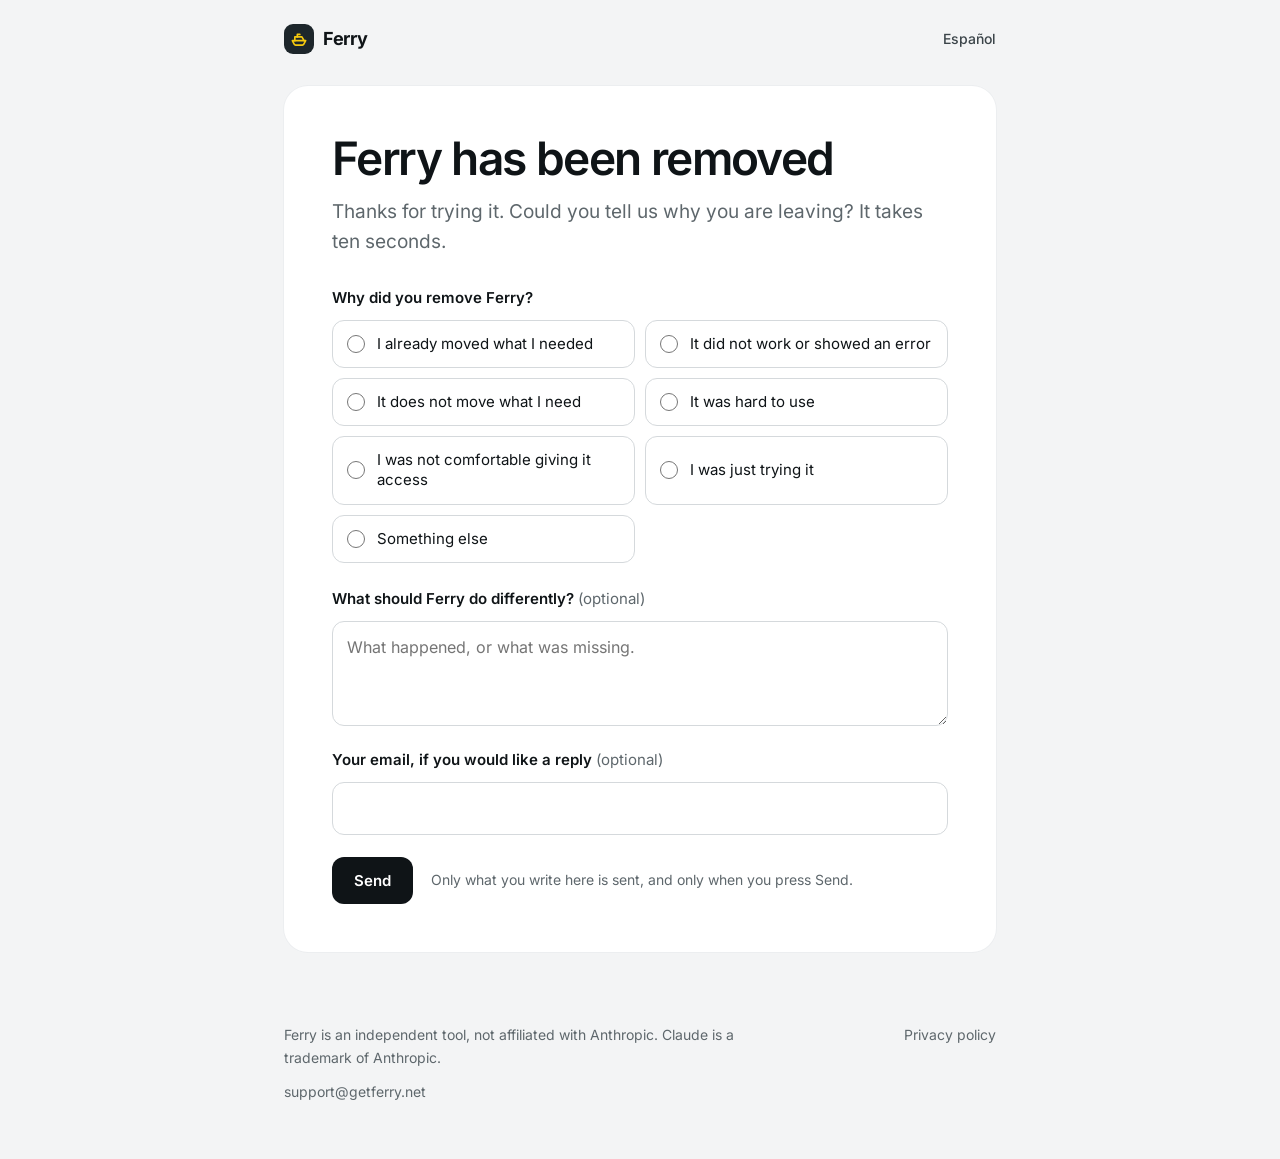
==== bye/index.html @ 5530b0bc "Welcome and goodbye pages with feedback form" ====
<!doctype html>
<html lang="en">
<head>
<meta charset="utf-8">
<meta name="viewport" content="width=device-width, initial-scale=1">
<title>Ferry has been removed</title>
<meta name="robots" content="noindex">
<meta name="theme-color" content="#F3F4F5">
<link rel="icon" href="../icon.png">
<link rel="preload" href="../fonts/inter-latin.woff2" as="font" type="font/woff2" crossorigin>
<link rel="stylesheet" href="../site.css">
</head>
<body>
<div class="envoltura fb">
  <header class="guia-cabecera">
    <a class="marca" href="../"><span><svg viewBox="0 0 24 24" fill="none" stroke="#F6C90E" stroke-width="2" stroke-linecap="round" stroke-linejoin="round" aria-hidden="true"><path d="M4 14h16l-2.2 4.2a2 2 0 0 1-1.8 1.1H8a2 2 0 0 1-1.8-1.1z"/><path d="M7 14V9.5h8.5L18 14"/><path d="M10 9.5V6.5h3"/></svg></span>Ferry</a>
    <a class="idioma" href="../es/adios/" lang="es" hreflang="es">Español</a>
  </header>
  <main>
  <section class="fb-tarjeta" aria-labelledby="fb-h">
    <h1 id="fb-h">Ferry has been removed</h1>
    <p class="fb-entrada">Thanks for trying it. Could you tell us why you are leaving? It takes ten seconds.</p>
    <form class="fb-form" id="fb" novalidate data-tipo="bye">
      <fieldset>
        <legend>Why did you remove Ferry?</legend>
        <div class="fb-ops"><label class="fb-op"><input type="radio" name="motivo" value="done"><span>I already moved what I needed</span></label><label class="fb-op"><input type="radio" name="motivo" value="broken"><span>It did not work or showed an error</span></label><label class="fb-op"><input type="radio" name="motivo" value="missing"><span>It does not move what I need</span></label><label class="fb-op"><input type="radio" name="motivo" value="hard"><span>It was hard to use</span></label><label class="fb-op"><input type="radio" name="motivo" value="trust"><span>I was not comfortable giving it access</span></label><label class="fb-op"><input type="radio" name="motivo" value="trying"><span>I was just trying it</span></label><label class="fb-op"><input type="radio" name="motivo" value="other"><span>Something else</span></label></div>
      </fieldset>
      <label for="fb-texto">What should Ferry do differently? <span class="fb-opc">(optional)</span></label>
      <textarea id="fb-texto" name="texto" rows="3" maxlength="2000" placeholder="What happened, or what was missing."></textarea>
      <label for="fb-email">Your email, if you would like a reply <span class="fb-opc">(optional)</span></label>
      <input id="fb-email" name="email" type="email" autocomplete="email" maxlength="254">
      <input class="trampa" name="website" tabindex="-1" autocomplete="off" aria-hidden="true">
      <div class="fb-envio">
        <button class="boton boton-oscuro" type="submit">Send</button>
        <p class="pro-nota" id="fb-estado" role="status" data-ok="Thanks for telling us." data-err="That did not work. Try again or write to support@getferry.net." data-need="Pick an option or write a few words first." data-mail="Check the email address, or leave it empty.">Only what you write here is sent, and only when you press Send.</p>
      </div>
    </form>
    <p class="fb-otra" id="fb-otra" hidden>If you need Ferry again, it is still free. <a href="https://chromewebstore.google.com/detail/hflghkalnkgcmkpppfkpddelokimodag">Add Ferry to Chrome</a></p>
  </section>
  </main>
</div>
<footer class="pie">
  <div class="envoltura fb">
    <p class="aviso">Ferry is an independent tool, not affiliated with Anthropic. Claude is a trademark of Anthropic.</p>
    <a href="../privacy.html">Privacy policy</a>
    <a href="mailto:support@getferry.net">support@getferry.net</a>
  </div>
</footer>
<script>
(function () {
  var form = document.getElementById('fb');
  var estado = document.getElementById('fb-estado');
  var boton = form.querySelector('button');
  var v = new URLSearchParams(location.search).get('v') || '';
  function aviso(texto, clase) { estado.textContent = texto; estado.className = 'pro-nota ' + clase; }
  form.addEventListener('submit', function (ev) {
    ev.preventDefault();
    var marcado = form.querySelector('input[name=motivo]:checked');
    var texto = form.texto.value.trim();
    var email = form.email.value.trim();
    if (!marcado && !texto) { aviso(estado.dataset.need, 'mal'); return; }
    if (email && !form.email.checkValidity()) { aviso(estado.dataset.mail, 'mal'); form.email.focus(); return; }
    boton.disabled = true;
    fetch('/api/feedback', { method: 'POST', headers: { 'content-type': 'application/json' },
      body: JSON.stringify({ tipo: form.dataset.tipo, motivo: marcado ? marcado.value : '', texto: texto, email: email,
        version: v, lang: document.documentElement.lang, website: form.website.value }) })
      .then(function (r) { return r.json().then(function (d) { if (!r.ok || !d.ok) throw new Error('x'); }); })
      .then(function () {
        form.hidden = true;
        var gracias = document.createElement('p');
        gracias.className = 'fb-gracias'; gracias.setAttribute('role', 'status'); gracias.tabIndex = -1;
        gracias.textContent = estado.dataset.ok;
        form.parentNode.insertBefore(gracias, form);
        gracias.focus();
        var otra = document.getElementById('fb-otra'); if (otra) otra.hidden = false;
      })
      .catch(function () { aviso(estado.dataset.err, 'mal'); boton.disabled = false; });
  });
})();
</script>
</body>
</html>
---- site.css ----
@font-face { font-family: 'Inter'; src: url(fonts/inter-latin.woff2) format('woff2'); font-weight: 100 900; font-display: swap;
  unicode-range: U+0000-00FF, U+0131, U+0152-0153, U+02BB-02BC, U+02C6, U+02DA, U+02DC, U+0304, U+0308, U+0329, U+2000-206F, U+20AC, U+2122, U+2191, U+2193, U+2212, U+2215, U+FEFF, U+FFFD; }
@font-face { font-family: 'Inter'; src: url(fonts/inter-latin-ext.woff2) format('woff2'); font-weight: 100 900; font-display: swap;
  unicode-range: U+0100-02BA, U+02BD-02C5, U+02C7-02CC, U+02CE-02D7, U+02DD-02FF, U+0304, U+0308, U+0329, U+1D00-1DBF, U+1E00-1E9F, U+1EF2-1EFF, U+2020, U+20A0-20AB, U+20AD-20C0, U+2113, U+2C60-2C7F, U+A720-A7FF; }

:root {
  --fondo: #F3F4F5;
  --blanco: #FFFFFF;
  --tinta: #0F1417;
  --texto: #3B4449;
  --suave: #5E676C;
  --linea: #E6E8EA;
  --anillo: #ECEEF0;
  --gris: #F3F4F5;
  --amarillo: #F6C90E;
  --grafito: #1D262B;
  --verde: #16803C;
  --sombra: 0 12px 32px rgba(15, 20, 23, .10), 0 0 0 1px #ECEEF0;
  color-scheme: light;
}

* { box-sizing: border-box; }
html { -webkit-text-size-adjust: 100%; scroll-behavior: smooth; }
body { margin: 0; background: var(--fondo); color: var(--tinta); font: 16px/1.6 'Inter', system-ui, -apple-system, sans-serif;
  -webkit-font-smoothing: antialiased; font-feature-settings: 'cv11', 'ss01'; }
a { color: inherit; }
svg { flex: none; }
:focus-visible { outline: 3px solid var(--amarillo); outline-offset: 3px; border-radius: 8px; }
.saltar { position: absolute; left: -9999px; }
.saltar:focus { left: 16px; top: 12px; background: var(--tinta); color: #fff; padding: 8px 14px; border-radius: 8px; z-index: 10; }
.envoltura { max-width: 1180px; margin: 0 auto; padding: 0 24px; }
h1, h2, h3 { font-weight: 600; letter-spacing: -0.03em; }
h2 { font-size: clamp(32px, 4vw, 46px); line-height: 1.08; margin: 0; }
.cabeza { text-align: center; max-width: 640px; margin: 0 auto 48px; }
.cabeza p { color: var(--suave); font-size: 18px; margin: 16px 0 0; }

/* Buttons */
.boton { display: inline-flex; align-items: center; justify-content: center; gap: 8px; font-weight: 600; font-size: 15px; text-decoration: none;
  padding: 14px 22px; border-radius: 12px; transition: transform .15s ease, box-shadow .15s ease; }
.boton:hover { transform: translateY(-1px); }
.boton-oscuro { background: var(--tinta); color: #fff; }
.boton-claro { background: #fff; color: var(--tinta); border: 1px solid #E1E4E6; box-shadow: 0 1px 2px rgba(15, 20, 23, .05); }
.boton-amarillo { background: var(--amarillo); color: var(--tinta); }
.boton-pequeno { font-size: 14px; padding: 10px 16px; border-radius: 10px; }

/* Hero frame */
.portada { padding: 24px; }
.marco { max-width: 1320px; margin: 0 auto; background: var(--blanco); border: 1px solid #E8EAEC; border-radius: 28px; position: relative; overflow: hidden; }
.anillo { position: absolute; left: 50%; top: 520px; border: 1px solid var(--anillo); border-radius: 50%; transform: translate(-50%, -50%); pointer-events: none; }
.anillo-1 { width: 1500px; height: 1500px; }
.anillo-2 { width: 1120px; height: 1120px; }
.anillo-3 { width: 760px; height: 760px; }
.brillo { position: absolute; left: 50%; top: 640px; width: 520px; height: 240px; transform: translateX(-50%); border-radius: 50%;
  background: #FDE68A; filter: blur(64px); opacity: .5; pointer-events: none; }
.orbita { position: absolute; width: 56px; height: 56px; border-radius: 50%; background: #fff; box-shadow: 0 6px 20px rgba(15, 20, 23, .08), 0 0 0 1px var(--anillo);
  display: flex; align-items: center; justify-content: center; }
.orbita svg { width: 24px; height: 24px; }
.orbita.acento { background: var(--amarillo); }
.o1 { left: 13%; top: 200px; } .o2 { left: 6%; top: 430px; } .o3 { left: 19%; top: 620px; }
.o4 { right: 13%; top: 200px; } .o5 { right: 6%; top: 430px; } .o6 { right: 19%; top: 620px; }

.barra { position: relative; padding: 20px 24px 0; }
.barra nav { max-width: 980px; margin: 0 auto; display: flex; align-items: center; gap: 24px; padding: 10px 10px 10px 18px;
  border: 1px solid #E8EAEC; border-radius: 16px; background: rgba(255, 255, 255, .9); box-shadow: 0 2px 10px rgba(15, 20, 23, .04); }
.marca { display: flex; align-items: center; gap: 9px; text-decoration: none; font-weight: 700; font-size: 18px; letter-spacing: -0.02em; margin-right: auto; }
.marca span { width: 30px; height: 30px; border-radius: 9px; background: var(--grafito); display: flex; align-items: center; justify-content: center; }
.marca svg { width: 20px; height: 20px; }
.barra nav > a:not(.marca):not(.boton) { font-size: 14px; font-weight: 500; text-decoration: none; color: var(--texto); }
.barra nav > a:not(.marca):not(.boton):hover { color: var(--tinta); }
.barra .idioma { margin-left: auto; }

.centro { position: relative; display: flex; flex-direction: column; align-items: center; text-align: center; padding: 72px 24px 64px; }
.chips { display: flex; flex-wrap: wrap; justify-content: center; gap: 8px; margin-bottom: 26px; }
.chips span { display: inline-flex; align-items: center; gap: 6px; font-size: 13px; font-weight: 500; color: var(--texto); background: var(--gris); border-radius: 999px; padding: 6px 12px; }
.chips svg { width: 14px; height: 14px; }
.centro h1 { margin: 0; font-size: clamp(40px, 6vw, 66px); line-height: 1.03; letter-spacing: -0.04em; max-width: 13ch; }
.centro .entrada { margin: 22px 0 0; font-size: 18px; line-height: 1.55; color: var(--suave); max-width: 46ch; }
.acciones { display: flex; flex-wrap: wrap; justify-content: center; gap: 12px; margin-top: 32px; }
.pila { display: flex; flex-direction: column; align-items: center; margin-top: 56px; width: 100%; }
.aviso-tarjeta { position: relative; display: flex; align-items: center; gap: 12px; text-align: left; background: #fff; border-radius: 14px; padding: 14px 16px; box-shadow: var(--sombra); }
.aviso-tarjeta .icono { width: 38px; height: 38px; border-radius: 10px; background: var(--gris); display: flex; align-items: center; justify-content: center; }
.aviso-tarjeta .icono svg { width: 20px; height: 20px; }
.aviso-tarjeta strong { display: block; font-size: 14px; font-weight: 600; line-height: 1.35; }
.aviso-tarjeta small { display: block; font-size: 12px; color: var(--suave); }
.t1 { z-index: 3; width: 390px; max-width: 100%; }
.t1 .icono { background: var(--amarillo); }
.t2 { z-index: 2; width: 350px; max-width: 92%; margin-top: -6px; }
.t3 { z-index: 1; width: 312px; max-width: 84%; margin-top: -6px; padding: 12px 16px; }
.t3 .icono { width: 30px; height: 30px; }
.t3 .icono svg { width: 16px; height: 16px; }
.t3 strong { font-size: 12px; color: var(--texto); }
.legal { margin: 56px 0 0; font-size: 13px; color: var(--suave); }

/* Hero entrance: chips, then the headline word by word, then the rest, then the notification stack */
@keyframes entra { from { opacity: 0; transform: translateY(14px) scale(.98); } to { opacity: 1; transform: none; } }
@keyframes sube { from { opacity: 0; transform: translateY(16px); } to { opacity: 1; transform: none; } }
@keyframes palabra { from { opacity: 0; transform: translateY(.45em); filter: blur(10px); } to { opacity: 1; transform: none; filter: blur(0); } }
@keyframes flota { 0%, 100% { transform: translateY(0); } 50% { transform: translateY(-8px); } }
@keyframes aparece-orbita { from { opacity: 0; transform: scale(.6); } to { opacity: 1; transform: none; } }
.palabra { display: inline-block; }
.js .centro .chips { animation: sube .6s .05s both ease-out; }
.js .centro h1 .palabra { animation: palabra .8s both cubic-bezier(.2, .8, .2, 1); animation-delay: calc(.15s + var(--i) * .07s); }
.js .centro .entrada { animation: sube .7s .75s both ease-out; }
.js .centro .acciones { animation: sube .7s .9s both ease-out; }
.js .centro .legal { animation: sube .7s 1.9s both ease-out; }
.js .orbita { animation: aparece-orbita .6s both cubic-bezier(.2, .9, .3, 1.3), flota 6s ease-in-out infinite; }
.js .o1 { animation-delay: 1.0s, 1.6s; } .js .o2 { animation-delay: 1.1s, 2.4s; } .js .o3 { animation-delay: 1.2s, 1.9s; }
.js .o4 { animation-delay: 1.05s, 2.1s; } .js .o5 { animation-delay: 1.15s, 1.7s; } .js .o6 { animation-delay: 1.25s, 2.7s; }
.js .t3 { animation: entra .5s 1.15s both ease-out; }
.js .t2 { animation: entra .5s 1.4s both ease-out; }
.js .t1 { animation: entra .55s 1.65s both cubic-bezier(.2, .9, .3, 1.2); }

/* Scroll reveal: elements marked data-aparece rise in when they enter the screen */
.js [data-aparece] { opacity: 0; transform: translateY(28px); transition: opacity .8s ease, transform .8s cubic-bezier(.2, .8, .2, 1); transition-delay: var(--retraso, 0s); }
.js [data-aparece].visible { opacity: 1; transform: none; }
.js h2[data-aparece] { opacity: 1; transform: none; }
.js h2[data-aparece] .palabra { opacity: 0; transform: translateY(.45em); filter: blur(8px);
  transition: opacity .7s ease, transform .7s cubic-bezier(.2, .8, .2, 1), filter .7s ease; transition-delay: calc(var(--i) * .06s); }
.js h2[data-aparece].visible .palabra { opacity: 1; transform: none; filter: blur(0); }
.js .paso[data-aparece] .mini { transform: translateY(12px) scale(.97); opacity: 0; transition: opacity .6s ease, transform .6s cubic-bezier(.2, .9, .3, 1.2); transition-delay: calc(var(--retraso, 0s) + .35s); }
.js .paso[data-aparece].visible .mini { transform: none; opacity: 1; }

/* Sections */
.seccion { padding: 104px 0 0; }

/* By hand vs with Ferry */
.comparar { display: grid; grid-template-columns: repeat(2, minmax(0, 1fr)); gap: 20px; }
.lado { border-radius: 20px; padding: 32px; }
.lado h3 { margin: 0 0 20px; font-size: 20px; letter-spacing: -0.02em; }
.lado ul { list-style: none; margin: 0; padding: 0; display: grid; gap: 14px; }
.lado li { display: flex; gap: 12px; align-items: flex-start; color: var(--texto); }
.lado li svg { width: 20px; height: 20px; margin-top: 2px; }
.a-mano { background: #E9EBED; }
.a-mano li { color: var(--suave); }
.con-ferry { background: #fff; box-shadow: var(--sombra); position: relative; }
.con-ferry::before { content: ''; position: absolute; left: 32px; right: 32px; top: 0; height: 3px; border-radius: 0 0 3px 3px; background: var(--amarillo); }

/* Steps band */
.pasos-banda { background: var(--grafito); color: #fff; border-radius: 28px; padding: 72px 48px; }
.pasos-banda .cabeza p { color: #B9C1C4; }
.pasos { display: grid; grid-template-columns: repeat(3, minmax(0, 1fr)); gap: 20px; list-style: none; margin: 0; padding: 0; counter-reset: paso; }
.paso { min-width: 0; counter-increment: paso; background: #253037; border: 1px solid #2F3B42; border-radius: 20px; padding: 28px; display: flex; flex-direction: column; }
.paso::before { content: counter(paso); font-size: 44px; font-weight: 600; letter-spacing: -0.04em; color: var(--amarillo); line-height: 1; }
.paso h3 { font-size: 20px; margin: 18px 0 8px; letter-spacing: -0.02em; }
.paso p { margin: 0 0 24px; color: #C3CACD; font-size: 15px; }
.mini { margin-top: auto; background: #fff; color: var(--tinta); border-radius: 14px; padding: 14px; font-size: 13px; }
.mini-fila { display: flex; align-items: center; gap: 10px; padding: 8px 4px; }
.mini-fila + .mini-fila { border-top: 1px solid #F1F3F4; }
.mini-fila small { color: var(--suave); margin-left: auto; font-size: 12px; }
.radio { width: 16px; height: 16px; border-radius: 50%; border: 5px solid var(--tinta); }
.check { width: 16px; height: 16px; border-radius: 5px; background: var(--tinta); display: flex; align-items: center; justify-content: center; }
.check svg { width: 10px; height: 10px; }
.mini-boton { margin-top: 10px; text-align: center; font-weight: 600; padding: 10px; border-radius: 10px; background: var(--grafito); color: var(--amarillo); }
.cuentas { display: flex; align-items: center; gap: 10px; }
.cuentas svg { width: 20px; height: 20px; }
.cuenta { flex: 1; min-width: 0; border-radius: 10px; padding: 10px 12px; background: var(--gris); }
.cuenta.destino { background: #FFF8D6; }
.cuenta b { display: block; font-size: 13px; }
.cuenta small { display: block; font-size: 11px; color: var(--suave); overflow: hidden; text-overflow: ellipsis; }

/* What comes with you */
.carga { display: grid; grid-template-columns: repeat(3, minmax(0, 1fr)); gap: 20px; }
.carga article { background: #fff; border-radius: 20px; padding: 28px; box-shadow: 0 1px 2px rgba(15, 20, 23, .04), 0 0 0 1px #ECEEF0; }
.carga .icono { width: 44px; height: 44px; border-radius: 12px; background: var(--gris); display: flex; align-items: center; justify-content: center; margin-bottom: 20px; }
.carga .icono svg { width: 22px; height: 22px; }
.carga h3 { margin: 0 0 8px; font-size: 19px; letter-spacing: -0.02em; display: flex; align-items: center; gap: 8px; flex-wrap: wrap; }
.carga h3 em { font-style: normal; font-size: 12px; font-weight: 500; letter-spacing: 0; color: var(--texto); background: var(--gris); border-radius: 999px; padding: 3px 9px; }
.carga p { margin: 0; color: var(--suave); }

/* Privacy */
.privada { background: #fff; border-radius: 28px; padding: 64px 48px; box-shadow: 0 0 0 1px #ECEEF0; }
.privada-grid { display: grid; grid-template-columns: repeat(3, minmax(0, 1fr)); gap: 32px; }
.privada-grid div svg { width: 26px; height: 26px; margin-bottom: 14px; }
.privada-grid h3 { margin: 0 0 6px; font-size: 18px; letter-spacing: -0.02em; }
.privada-grid p { margin: 0; color: var(--suave); }
.privada .enlace { display: inline-block; margin-top: 36px; font-weight: 600; text-underline-offset: 4px; }

/* FAQ */
.preguntas { max-width: 760px; margin: 0 auto; background: #fff; border-radius: 20px; padding: 8px 28px; box-shadow: 0 0 0 1px #ECEEF0; }
.preguntas details + details { border-top: 1px solid var(--linea); }
.preguntas summary { cursor: pointer; list-style: none; font-weight: 600; font-size: 17px; padding: 20px 36px 20px 0; position: relative; }
.preguntas summary::-webkit-details-marker { display: none; }
.preguntas summary::after { content: ''; position: absolute; right: 4px; top: 50%; width: 10px; height: 10px; margin-top: -7px;
  border-right: 2px solid var(--suave); border-bottom: 2px solid var(--suave); transform: rotate(45deg); transition: transform .2s ease; }
.preguntas details[open] summary::after { transform: rotate(-135deg); margin-top: -2px; }
.preguntas details p { margin: 0 0 20px; color: var(--suave); max-width: 62ch; }

/* Final call */
.final { margin-top: 104px; background: var(--grafito); color: #fff; border-radius: 28px; padding: 64px 48px; display: flex; flex-wrap: wrap; align-items: center; gap: 32px; }
.final div { flex: 1 1 420px; }
.final h2 { color: #fff; }
.final p { color: #B9C1C4; margin: 14px 0 0; font-size: 17px; }

/* Footer */
.pie { padding: 48px 0 56px; font-size: 14px; color: var(--suave); }
.pie .envoltura { display: flex; flex-wrap: wrap; gap: 12px 28px; align-items: baseline; }
.pie .aviso { margin: 0 auto 0 0; max-width: 56ch; }
.pie a { text-decoration: none; } .pie a:hover { text-decoration: underline; }

@media (max-width: 960px) {
  .orbita { display: none; }
  .comparar, .pasos, .carga, .privada-grid { grid-template-columns: minmax(0, 1fr); }
  .pasos-banda, .privada, .final { padding: 48px 24px; border-radius: 22px; }
  .seccion { padding-top: 80px; }
}
@media (max-width: 640px) {
  .portada { padding: 10px; }
  .marco { border-radius: 20px; }
  .barra { padding: 12px 12px 0; }
  .barra nav { gap: 14px; }
  .barra nav > a.ancla { display: none; }
  .centro { padding: 48px 16px 48px; }
  .lado { padding: 24px; }
}
@media (prefers-reduced-motion: reduce) {
  html { scroll-behavior: auto; }
  .js .t1, .js .t2, .js .t3, .js .orbita, .js .centro *, .js .palabra { animation: none !important; }
  .js [data-aparece], .js h2[data-aparece] .palabra, .js .paso[data-aparece] .mini { opacity: 1; transform: none; filter: none; transition: none; }
  .boton { transition: none; }
}

/* Ferry Pro waitlist */
.pro { background: #fff; border-radius: 28px; padding: 56px 48px; box-shadow: 0 0 0 1px #ECEEF0; display: grid; grid-template-columns: minmax(0, 1.1fr) minmax(0, 1fr); gap: 48px; align-items: center; position: relative; overflow: hidden; }
.pro::after { content: ''; position: absolute; right: -80px; top: -80px; width: 280px; height: 280px; border-radius: 50%; background: #FDE68A; filter: blur(70px); opacity: .45; pointer-events: none; }
.pro-texto h2 { margin-top: 14px; }
.pro-texto p { color: var(--suave); font-size: 18px; margin: 16px 0 0; max-width: 44ch; }
.pro-marca { display: inline-flex; align-items: center; gap: 6px; font-size: 13px; font-weight: 600; background: var(--amarillo); border-radius: 999px; padding: 5px 12px; }
.pro-marca svg { width: 14px; height: 14px; }
.pro-form { position: relative; z-index: 1; }
.pro-form label { display: block; font-weight: 600; font-size: 14px; margin-bottom: 8px; }
.pro-fila { display: flex; gap: 10px; flex-wrap: wrap; }
.pro-fila input { flex: 1 1 220px; min-width: 0; font: inherit; font-size: 16px; padding: 13px 14px; border: 1px solid #D5D9DC; border-radius: 12px; background: #fff; color: var(--tinta); }
.pro-fila input:focus { outline: 3px solid var(--amarillo); outline-offset: 1px; border-color: var(--tinta); }
.pro-fila .boton { border: 0; cursor: pointer; font-family: inherit; }
.pro-fila .boton:disabled { opacity: .6; cursor: wait; }
.pro-nota { margin: 10px 0 0; font-size: 14px; color: var(--suave); }
.pro-nota.bien { color: var(--verde); font-weight: 600; }
.pro-nota.mal { color: #B42318; font-weight: 600; }
.trampa { position: absolute; left: -9999px; width: 1px; height: 1px; opacity: 0; }
@media (max-width: 960px) { .pro { grid-template-columns: minmax(0, 1fr); padding: 40px 24px; gap: 28px; border-radius: 22px; } }
.pro-ias { display: flex; flex-wrap: wrap; align-items: center; gap: 8px 10px; margin-bottom: 18px; }
.pro-ias label { margin: 0; font-weight: 600; font-size: 14px; }
.pro-ias select { font: inherit; font-size: 15px; padding: 9px 34px 9px 12px; border: 1px solid #D5D9DC; border-radius: 10px; background: #fff url("data:image/svg+xml,%3Csvg xmlns='http://www.w3.org/2000/svg' width='12' height='12' viewBox='0 0 24 24' fill='none' stroke='%230F1417' stroke-width='2.4' stroke-linecap='round' stroke-linejoin='round'%3E%3Cpath d='M6 9l6 6 6-6'/%3E%3C/svg%3E") no-repeat right 12px center; appearance: none; color: var(--tinta); cursor: pointer; }
.pro-ias select:focus { outline: 3px solid var(--amarillo); outline-offset: 1px; }

/* Guide pages */
.guia-cabecera { display: flex; align-items: center; gap: 20px; padding: 24px 0; }
.guia-cabecera .idioma { margin-left: auto; font-size: 14px; font-weight: 500; text-decoration: none; color: var(--texto); }
.guia { display: grid; grid-template-columns: minmax(0, 1fr) 300px; gap: 56px; align-items: start; padding: 24px 0 40px; }
.guia article { background: #fff; border-radius: 24px; padding: 56px; box-shadow: 0 0 0 1px #ECEEF0; }
.guia-fecha { margin: 0 0 12px; font-size: 14px; color: var(--suave); }
.guia h1 { font-size: clamp(34px, 4.4vw, 50px); line-height: 1.06; letter-spacing: -0.035em; margin: 0; }
.guia-entrada { font-size: 19px; color: var(--suave); margin: 20px 0 8px; max-width: 60ch; }
.guia article h2 { font-size: 26px; letter-spacing: -0.02em; margin: 44px 0 12px; }
.guia article p, .guia article li { color: var(--texto); max-width: 68ch; }
.guia article ul, .guia article ol { padding-left: 22px; }
.guia article li { margin: 6px 0; }
.tabla { overflow-x: auto; margin: 8px 0; border-radius: 14px; box-shadow: 0 0 0 1px #ECEEF0; }
.tabla table { width: 100%; border-collapse: collapse; font-size: 15px; }
.tabla th, .tabla td { text-align: left; padding: 12px 16px; vertical-align: top; }
.tabla th { background: var(--gris); font-weight: 600; }
.tabla tr + tr td { border-top: 1px solid var(--linea); }
.guia-cta { position: sticky; top: 24px; background: var(--grafito); color: #fff; border-radius: 24px; padding: 32px; }
.guia-cta h2 { font-size: 24px; color: #fff; }
.guia-cta p { color: #B9C1C4; margin: 10px 0 22px; }
@media (max-width: 960px) {
  .guia { grid-template-columns: minmax(0, 1fr); gap: 24px; }
  .guia article { padding: 32px 22px; border-radius: 20px; }
  .guia-cta { position: static; }
}
.guia-enlace { text-align: center; margin: 28px 0 0; }
.guia-enlace a { display: inline-flex; align-items: center; gap: 8px; font-weight: 600; text-decoration: none; background: #fff; border-radius: 999px; padding: 12px 20px; box-shadow: 0 0 0 1px #E1E4E6; }
.guia-enlace a::after { content: ''; width: 7px; height: 7px; border-right: 2px solid currentColor; border-top: 2px solid currentColor; transform: rotate(45deg); }
.guia-enlace a:hover { box-shadow: 0 0 0 1px var(--tinta); }

/* Welcome and bye pages (opened by the extension) */
.fb { max-width: 760px; }
.fb main { display: grid; gap: 20px; padding: 8px 0 24px; }
.fb-tarjeta { background: #fff; border-radius: 24px; padding: 48px; box-shadow: 0 0 0 1px #ECEEF0; }
.fb-tarjeta h1 { font-size: clamp(32px, 4.4vw, 46px); line-height: 1.06; letter-spacing: -0.035em; margin: 0; }
.fb-tarjeta h2 { font-size: 28px; letter-spacing: -0.02em; margin: 0; }
.fb-entrada { font-size: 19px; color: var(--suave); margin: 14px 0 0; max-width: 54ch; }
.fb-sub { color: var(--suave); margin: 10px 0 0; }
.fb-pasos { list-style: none; counter-reset: paso; padding: 0; margin: 32px 0; display: grid; gap: 22px; }
.fb-pasos li { counter-increment: paso; display: grid; grid-template-columns: 36px minmax(0, 1fr); column-gap: 16px; }
.fb-pasos li::before { content: counter(paso); grid-row: span 2; width: 36px; height: 36px; border-radius: 50%; background: var(--amarillo);
  display: grid; place-items: center; font-weight: 700; font-size: 15px; }
.fb-pasos h3 { margin: 5px 0 2px; font-size: 17px; letter-spacing: -0.01em; }
.fb-pasos p { margin: 0; color: var(--texto); }
.fb-form { margin-top: 28px; }
.fb-form fieldset { border: 0; padding: 0; margin: 0 0 24px; min-width: 0; }
.fb-form legend, .fb-form > label { display: block; font-weight: 600; font-size: 15px; margin-bottom: 10px; padding: 0; }
.fb-opc { font-weight: 400; color: var(--suave); }
.fb-ops { display: grid; grid-template-columns: repeat(2, minmax(0, 1fr)); gap: 10px; }
.fb-op { display: flex; align-items: center; gap: 12px; padding: 13px 14px; border: 1px solid #D5D9DC; border-radius: 12px; cursor: pointer;
  font-size: 15px; line-height: 1.35; transition: border-color .15s ease, background .15s ease; }
.fb-op:hover { border-color: #9AA3A8; }
.fb-op input { accent-color: var(--tinta); width: 18px; height: 18px; margin: 0; flex: none; }
.fb-op:has(input:checked) { border-color: var(--tinta); background: #FFFBEA; box-shadow: inset 0 0 0 1px var(--tinta); }
.fb-op:has(input:focus-visible) { outline: 3px solid var(--amarillo); outline-offset: 2px; }
.fb-op input:focus-visible { outline: none; }
.fb-form textarea, .fb-form input[type=email] { display: block; width: 100%; font: inherit; font-size: 16px; padding: 13px 14px; margin: 0 0 22px;
  border: 1px solid #D5D9DC; border-radius: 12px; background: #fff; color: var(--tinta); resize: vertical; }
.fb-form textarea:focus, .fb-form input[type=email]:focus { outline: 3px solid var(--amarillo); outline-offset: 1px; border-color: var(--tinta); }
.fb-envio { display: flex; flex-wrap: wrap; align-items: center; gap: 12px 18px; }
.fb-envio .pro-nota { margin: 0; flex: 1 1 240px; }
.fb-envio .boton { border: 0; cursor: pointer; font-family: inherit; }
.fb-envio .boton:disabled { opacity: .6; cursor: wait; }
.fb-gracias { margin: 28px 0 0; font-size: 19px; font-weight: 600; color: var(--verde); }
.fb-gracias:focus { outline: none; }
.fb-otra { margin: 14px 0 0; color: var(--suave); }
.fb-otra a { font-weight: 600; color: var(--tinta); }
@media (max-width: 640px) {
  .fb-tarjeta { padding: 30px 20px; border-radius: 20px; }
  .fb-ops { grid-template-columns: minmax(0, 1fr); }
}
@media (prefers-reduced-motion: reduce) { .fb-op { transition: none; } }
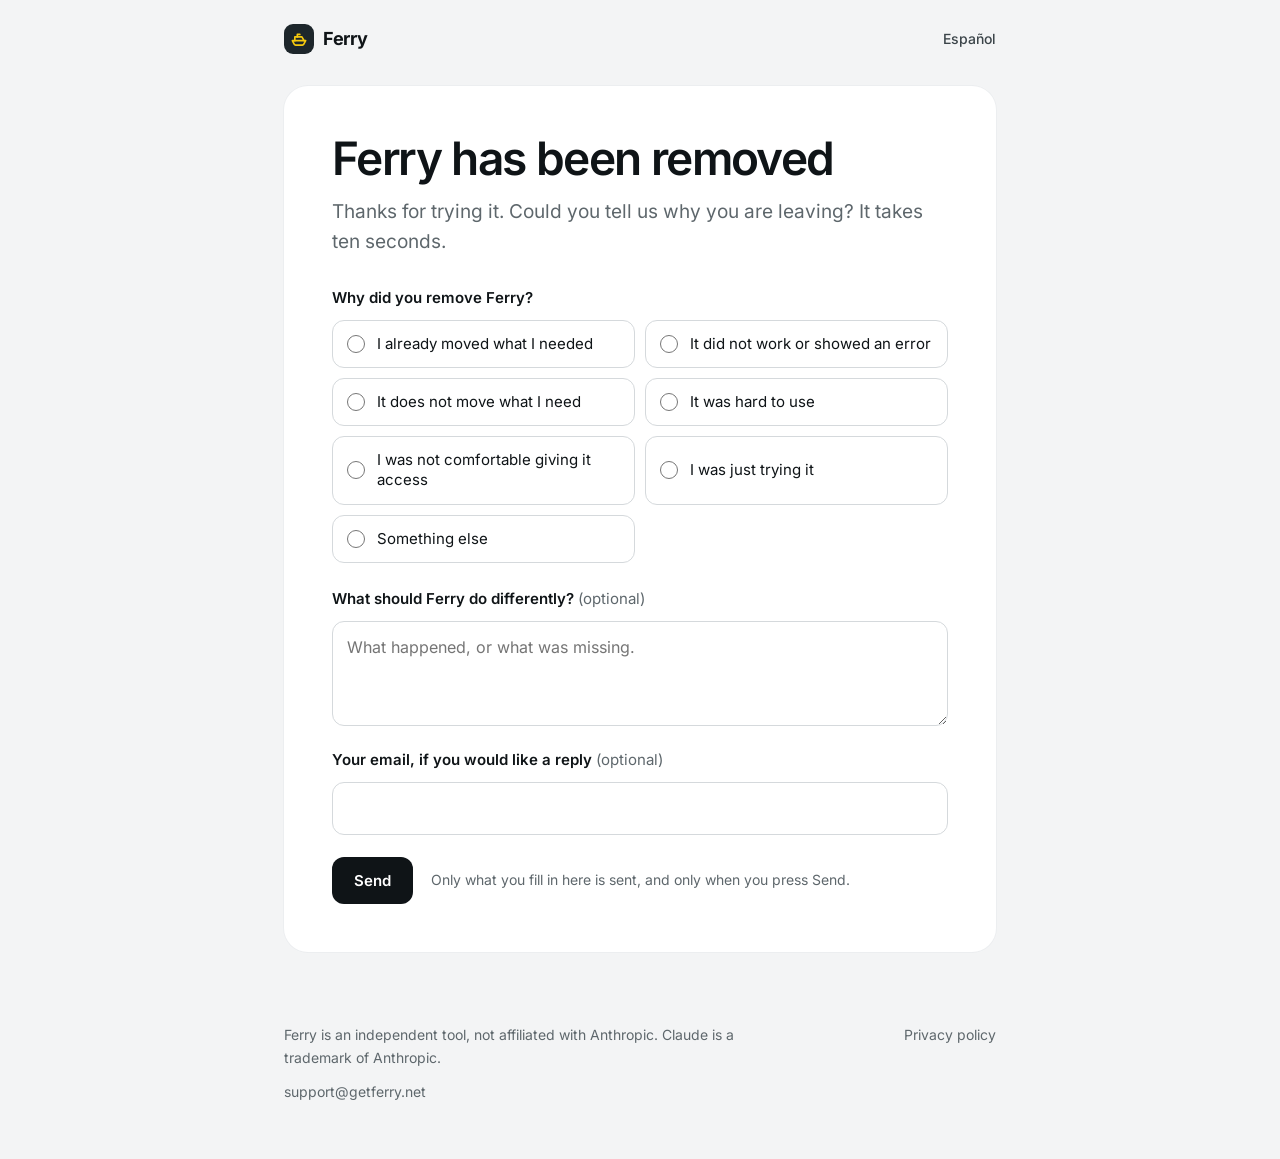
==== commit 56a51619: "Welcome page asks what to move and where" ====
--- a/bye/index.html
+++ b/bye/index.html
@@ -32,7 +32,7 @@
       <input class="trampa" name="website" tabindex="-1" autocomplete="off" aria-hidden="true">
       <div class="fb-envio">
         <button class="boton boton-oscuro" type="submit">Send</button>
-        <p class="pro-nota" id="fb-estado" role="status" data-ok="Thanks for telling us." data-err="That did not work. Try again or write to support@getferry.net." data-need="Pick an option or write a few words first." data-mail="Check the email address, or leave it empty.">Only what you write here is sent, and only when you press Send.</p>
+        <p class="pro-nota" id="fb-estado" role="status" data-ok="Thanks for telling us." data-err="That did not work. Try again or write to support@getferry.net." data-need="Pick an option or write a few words first." data-mail="Check the email address, or leave it empty.">Only what you fill in here is sent, and only when you press Send.</p>
       </div>
     </form>
     <p class="fb-otra" id="fb-otra" hidden>If you need Ferry again, it is still free. <a href="https://chromewebstore.google.com/detail/hflghkalnkgcmkpppfkpddelokimodag">Add Ferry to Chrome</a></p>
@@ -53,17 +53,20 @@
   var boton = form.querySelector('button');
   var v = new URLSearchParams(location.search).get('v') || '';
   function aviso(texto, clase) { estado.textContent = texto; estado.className = 'pro-nota ' + clase; }
+  function marcados(nombre) {
+    return Array.prototype.map.call(form.querySelectorAll('input[name=' + nombre + ']:checked'), function (i) { return i.value; });
+  }
   form.addEventListener('submit', function (ev) {
     ev.preventDefault();
-    var marcado = form.querySelector('input[name=motivo]:checked');
+    var datos = { tipo: form.dataset.tipo, motivo: marcados('motivo')[0] || '', que: marcados('que'), donde: marcados('donde') };
     var texto = form.texto.value.trim();
     var email = form.email.value.trim();
-    if (!marcado && !texto) { aviso(estado.dataset.need, 'mal'); return; }
+    if (!datos.motivo && !datos.que.length && !datos.donde.length && !texto) { aviso(estado.dataset.need, 'mal'); return; }
     if (email && !form.email.checkValidity()) { aviso(estado.dataset.mail, 'mal'); form.email.focus(); return; }
+    datos.texto = texto; datos.email = email; datos.version = v;
+    datos.lang = document.documentElement.lang; datos.website = form.website.value;
     boton.disabled = true;
-    fetch('/api/feedback', { method: 'POST', headers: { 'content-type': 'application/json' },
-      body: JSON.stringify({ tipo: form.dataset.tipo, motivo: marcado ? marcado.value : '', texto: texto, email: email,
-        version: v, lang: document.documentElement.lang, website: form.website.value }) })
+    fetch('/api/feedback', { method: 'POST', headers: { 'content-type': 'application/json' }, body: JSON.stringify(datos) })
       .then(function (r) { return r.json().then(function (d) { if (!r.ok || !d.ok) throw new Error('x'); }); })
       .then(function () {
         form.hidden = true;
--- a/site.css
+++ b/site.css
@@ -281,7 +281,7 @@
 .fb-tarjeta h2 { font-size: 28px; letter-spacing: -0.02em; margin: 0; }
 .fb-entrada { font-size: 19px; color: var(--suave); margin: 14px 0 0; max-width: 54ch; }
 .fb-sub { color: var(--suave); margin: 10px 0 0; }
-.fb-pasos { list-style: none; counter-reset: paso; padding: 0; margin: 32px 0; display: grid; gap: 22px; }
+.fb-pasos { list-style: none; counter-reset: paso; padding: 0; margin: 28px 0 32px; display: grid; gap: 22px; }
 .fb-pasos li { counter-increment: paso; display: grid; grid-template-columns: 36px minmax(0, 1fr); column-gap: 16px; }
 .fb-pasos li::before { content: counter(paso); grid-row: span 2; width: 36px; height: 36px; border-radius: 50%; background: var(--amarillo);
   display: grid; place-items: center; font-weight: 700; font-size: 15px; }
